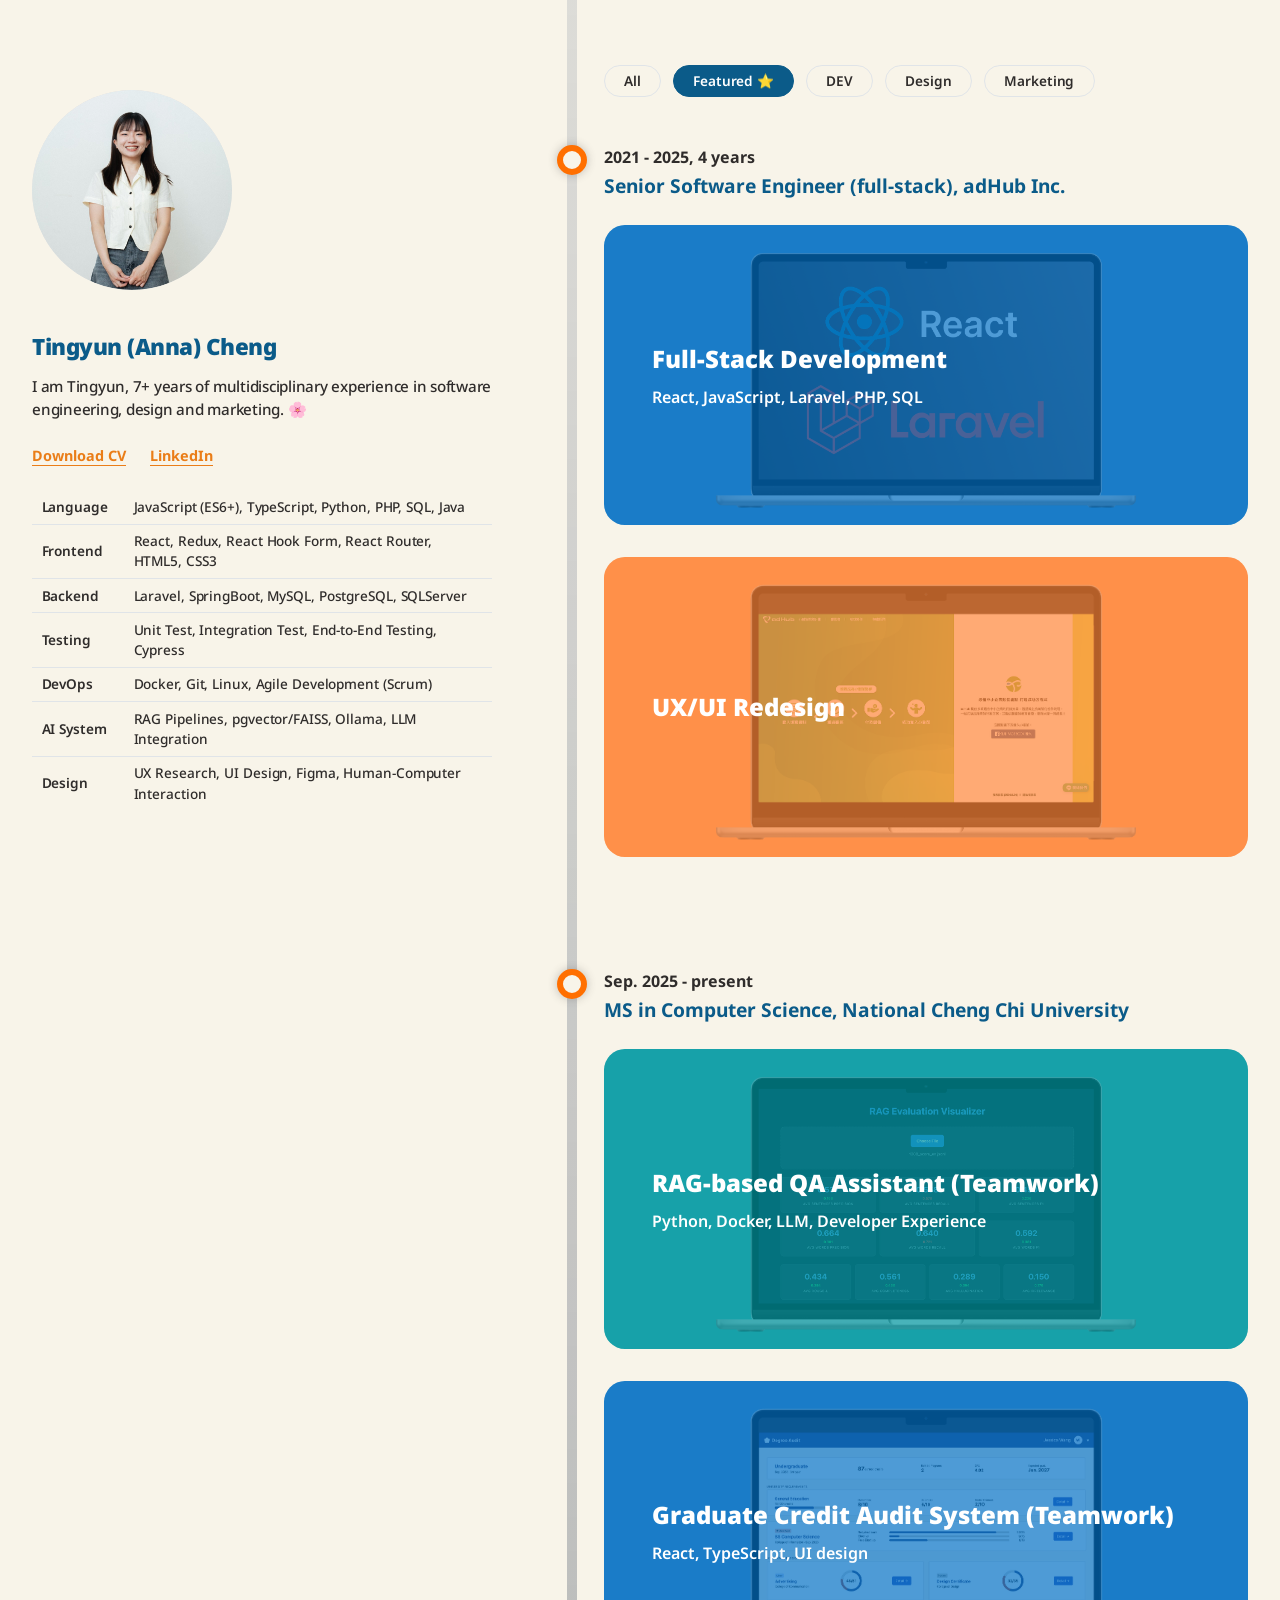
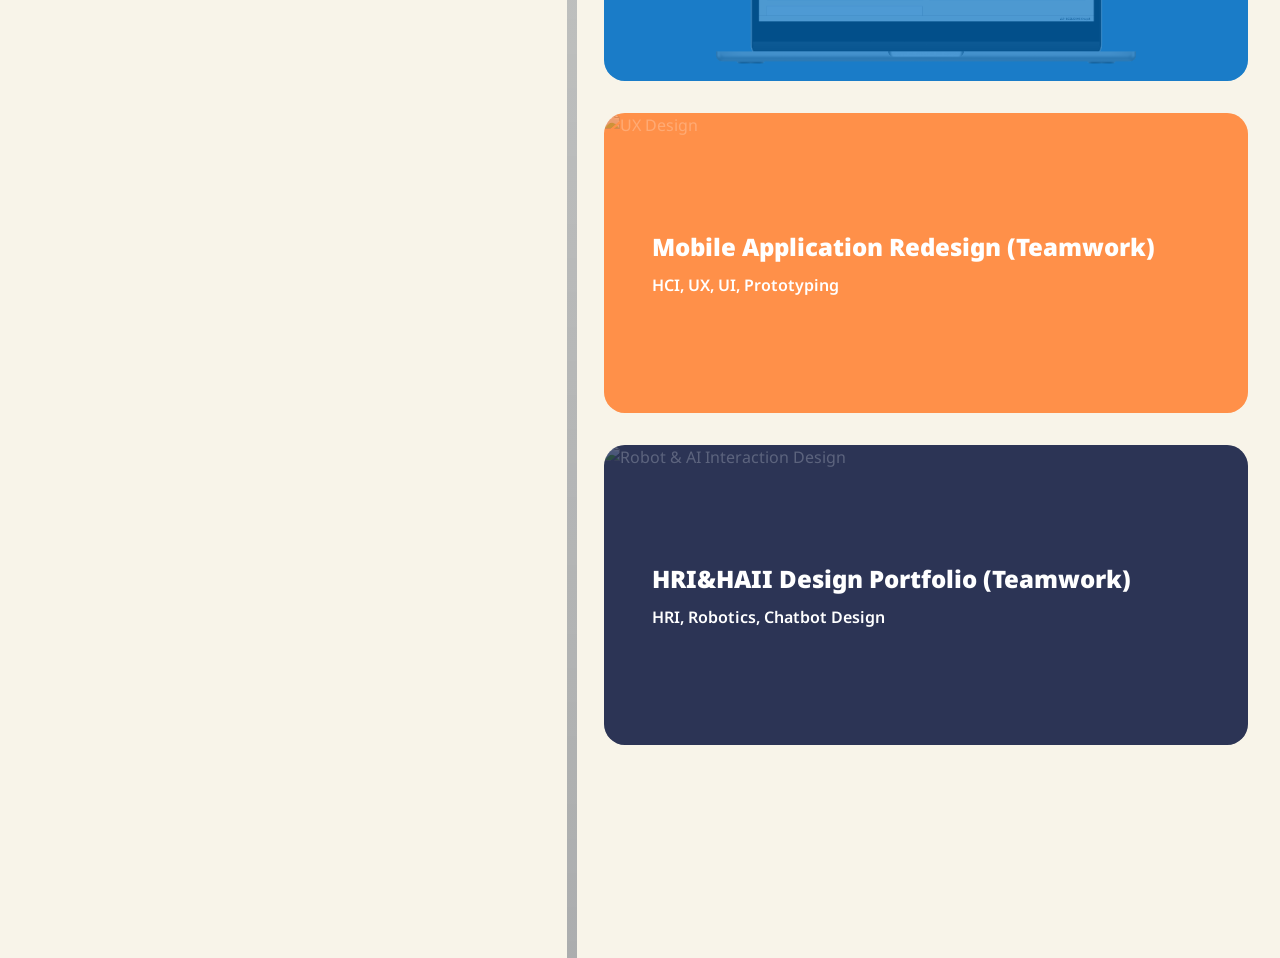
==== index.html @ 689d7cb4 "update new CV & add tab function" ====
<!DOCTYPE html>
<html lang="en">

<head>
    <meta charset="UTF-8">
    <meta name="viewport" content="width=device-width, initial-scale=1.0">
    <title>Tingyun (Anna) Cheng | Product-Minded Software Engineer</title>
    <link rel="preconnect" href="https://fonts.googleapis.com">
    <link rel="preconnect" href="https://fonts.gstatic.com" crossorigin>
    <link href="https://fonts.googleapis.com/css2?family=Noto+Sans:wght@400;500;600;700;900&display=swap"
        rel="stylesheet">
    <link rel="stylesheet" href="css/global.css">
    <link rel="stylesheet" href="css/index.css">
</head>

<body>
    <div class="layout-container">
        <!-- LEFT COLUMN (Fixed layout on desktop) -->
        <aside class="left-column">
            <div class="profile-section">
                <div class="profile-image-wrapper">
                    <img src="assets/images/personal_image.png" alt="Tingyun (Anna) Cheng" class="profile-image">
                </div>
                <div class="bio-text">
                    <h1 class="name-title">Tingyun (Anna) Cheng</h1>
                    <p>I am Tingyun, 7+ years of multidisciplinary experience in software engineering, design and marketing. 🌸</p>
                </div>
                <div class="contact-links">
                    <a href="assets/CV_TingyunCheng.pdf" class="btn-link" target="_blank" download="Tingyun_Cheng_CV.pdf">Download CV</a>
                    <a href="https://www.linkedin.com/in/ting-yun-cheng-anna/" target="_blank" class="btn-link">LinkedIn</a>
                </div>
                <dl class="skills-list">
                    <dt>Language</dt>
                    <dd>JavaScript (ES6+), TypeScript, Python, PHP, SQL, Java</dd>
                    <dt>Frontend</dt>
                    <dd>React, Redux, React Hook Form, React Router, HTML5, CSS3</dd>
                    <dt>Backend</dt>
                    <dd>Laravel, SpringBoot, MySQL, PostgreSQL, SQLServer</dd>
                    <dt>Testing</dt>
                    <dd>Unit Test, Integration Test, End-to-End Testing, Cypress</dd>
                    <dt>DevOps</dt>
                    <dd>Docker, Git, Linux, Agile Development (Scrum)</dd>
                    <dt>AI System</dt>
                    <dd>RAG Pipelines, pgvector/FAISS, Ollama, LLM Integration</dd>
                    <dt>Design</dt>
                    <dd>UX Research, UI Design, Figma, Human-Computer Interaction</dd>
                </dl>
            </div>
        </aside>

        <!-- RIGHT COLUMN (Scrollable on desktop) -->
        <main class="right-column">
            <nav class="filter-nav">
                <button class="filter-btn" data-filter="all">All</button>
                <button class="filter-btn active" data-filter="featured">Featured ⭐️</button>
                <button class="filter-btn" data-filter="dev">DEV</button>
                <button class="filter-btn" data-filter="design">Design</button>
                <button class="filter-btn" data-filter="marketing">Marketing</button>
            </nav>

            <!-- Timeline Item 2 -->
            <section class="timeline-item">
                <div class="timeline-header">
                    <span class="date-stamp">2021 - 2025, 4 years</span>
                    <h3 class="timeline-title">Senior Software Engineer (full-stack), adHub Inc.</h3>
                </div>
                <div class="project-cards">
                    <!-- Project Card -->
                    <a href="projects/engineer.html" class="project-card" data-category="dev featured" style="--card-bg: rgba(3,113,197,0.7);">
                        <div class="card-overlay"></div>
                        <img src="assets/images/engineer_image.png" alt="Full-Stack Development & Architecture" class="card-mockup-image">
                        <h3 class="card-title">Full-Stack Development</h3>
                        <p class="card-description">React, JavaScript, Laravel, PHP, SQL</p>
                    </a>
                    <!-- Project Card -->
                    <a href="projects/uiux.html" class="project-card" data-category="design featured" style="--card-bg: rgba(255,135,57,0.7);">
                        <div class="card-overlay"></div>
                        <img src="assets/images/redesign_image.png" alt="UX/UI Redesign" class="card-mockup-image">
                        <h3 class="card-title">UX/UI Redesign</h3>
                    </a>
                </div>
            </section>

            <!-- Timeline Item 3 -->
            <section class="timeline-item">
                <div class="timeline-header">
                    <span class="date-stamp">2017 - 2021, 4 years</span>
                    <h3 class="timeline-title">Product Marketing Manager, adHub Inc.</h3>
                </div>
                <div class="project-cards">
                    <!-- Project Card -->
                    <a href="projects/dsa.html" class="project-card" data-category="marketing" style="--card-bg: rgba(0, 160, 220, 0.6);">
                        <div class="card-overlay"></div>
                        <img src="assets/images/DSA_image.png" alt="Golden Award for Best Programmatic Buying" class="card-mockup-image">
                        <h3 class="card-title">Golden Award for Best Programmatic Buying</h3>
                    </a>
                    <!-- Project Card -->
                    <a href="projects/marketing.html" class="project-card" data-category="marketing" style="--card-bg: rgba(0, 160, 220, 0.6);">
                        <div class="card-overlay"></div>
                        <img src="assets/images/marketing_image.png" alt="Product Marketing" class="card-mockup-image">
                        <h3 class="card-title">Product Marketing</h3>
                        <p class="card-description">Meta Ads, Google Ads, Google Analytics, Google Tag Manager, MarTech Tools</p>
                    </a>
                </div>
            </section>

            <!-- Timeline Item 1 -->
            <section class="timeline-item">
                <div class="timeline-header">
                    <span class="date-stamp">Sep. 2025 - present</span>
                    <h3 class="timeline-title">MS in Computer Science, National Cheng Chi University</h3>
                </div>

                <div class="project-cards">

                    <!-- Project Card -->
                    <a href="projects/rag-qa.html" class="project-card" data-category="dev featured" style="--card-bg: rgba(0, 153, 163, 0.7);">
                        <div class="card-overlay"></div>
                        <img src="assets/images/rag-project_image.png" alt="RAG-based QA Assistant" class="card-mockup-image">
                        <h3 class="card-title">RAG-based QA Assistant (Teamwork)</h3>
                        <p class="card-description">Python, Docker, LLM, Developer Experience</p>
                    </a>

                    <!-- Project Card -->
                    <a href="projects/credit-audit-system.html" class="project-card" data-category="dev featured" style="--card-bg: rgba(3,113,197,0.7);">
                        <div class="card-overlay"></div>
                        <img src="assets/images/dbms_image.png" alt="Graduate Credit Audit System" class="card-mockup-image">
                        <h3 class="card-title">Graduate Credit Audit System (Teamwork)</h3>
                        <p class="card-description">React, TypeScript, UI design</p>
                    </a>


                    <!-- Project Card -->
                    <a href="projects/ux-design.html" class="project-card" data-category="design featured" style="--card-bg: rgba(255,135,57,0.7);">
                        <div class="card-overlay"></div>
                        <img src="assets/images/ux-design_image.png" alt="UX Design" class="card-mockup-image">
                        <h3 class="card-title">Mobile Application Redesign (Teamwork)</h3>
                        <p class="card-description">HCI, UX, UI, Prototyping</p>
                    </a>

                    <!-- Project Card -->
                    <a href="projects/human-ai.html" class="project-card" data-category="design" style="--card-bg: rgba(216,78,47,0.7);">
                        <div class="card-overlay"></div>
                        <img src="assets/images/human-ai_image.jpg" alt="Human AI Interaction Research" class="card-mockup-image">
                        <h3 class="card-title">Human AI Interaction Research</h3>
                        <p class="card-description">HCI, HRI, HAII, Node.js, JavaScript</p>
                    </a>

                    <!-- Project Card -->
                    <a href="https://tingyun1015.github.io/Robot_Design_Portfolio/index.html" target="_blank" class="project-card" data-category="design featured" style="--card-bg: rgba(23, 33, 70, 0.7);">
                        <div class="card-overlay"></div>
                        <img src="assets/images/robot_design_thumbnail.png" alt="Robot & AI Interaction Design" class="card-mockup-image">
                        <h3 class="card-title">HRI&HAII Design Portfolio (Teamwork)</h3>
                        <p class="card-description">HRI, Robotics, Chatbot Design</p>
                    </a>
                </div>
            </section>

            <!-- Timeline Item 4 -->
            <section class="timeline-item">
                <div class="timeline-header">
                    <span class="date-stamp">2013 - 2017</span>
                    <h3 class="timeline-title">BFA in Design, National Taiwan Normal University</h3>
                </div>
                <!-- Project Card -->
                    <a href="projects/design.html" class="project-card" data-category="design" style="--card-bg: rgba(23, 33, 70, 0.7);">
                        <div class="card-overlay"></div>
                        <img src="assets/images/design_image.png" alt="Senior Project" class="card-mockup-image">
                        <h3 class="card-title">Senior Project</h3>
                    </a>
            </section>

        </main>
    </div>

    <script src="js/main.js"></script>
</body>

</html>
---- css/global.css ----
/* =========================================================================
   ZERO CSS RESET
   ========================================================================= */
* {
    margin: 0;
    padding: 0;
    box-sizing: border-box;
    line-height: 1.5;
}

html,
body {
    width: 100%;
    min-height: 100vh;
}

ul,
ol {
    list-style: none;
}

a {
    text-decoration: none;
    color: inherit;
}

img,
picture,
video,
canvas,
svg {
    display: block;
    max-width: 100%;
}

button,
input,
select,
textarea {
    font: inherit;
}

/* =========================================================================
   CSS VARIABLES & THEMING
   ========================================================================= */
:root {
    /* Colors matches Figma design */
    --bg-color: #f8f4e9;
    --text-primary: #2f2c2b;
    --text-heading: #0b5b89;
    --accent-orange: #ea7d18;

    /* Typography */
    --font-main: 'Noto Sans', sans-serif;
}

/* =========================================================================
   GLOBAL STYLES
   ========================================================================= */
body {
    background-color: var(--bg-color);
    color: var(--text-primary);
    font-family: var(--font-main);
    line-height: normal;
    overflow-x: hidden;
}

h1,
h2,
h3,
h4,
h5,
h6 {
    color: var(--text-heading);
}

.btn-link {
    font-size: 0.9rem;
    font-weight: 700;
    color: var(--accent-orange);
    text-decoration: underline;
    text-underline-offset: 4px;
    transition: color 0.2s ease;
}

.btn-link:hover {
    color: #c96711;
}

.download-cv-floating {
    position: fixed;
    bottom: 40px;
    right: 40px;
    background-color: #2f2c2b;
    color: white;
    border-radius: 45px;
    padding: 15px 30px;
    font-size: 0.9375rem;
    font-weight: 700;
    z-index: 1000;
    transition: background-color 0.2s, transform 0.2s, box-shadow 0.2s;
    box-shadow: 0 4px 12px rgba(0, 0, 0, 0.15);
    text-decoration: none;
}

.download-cv-floating:hover {
    background-color: #1a1818;
    transform: translateY(-4px);
    box-shadow: 0 10px 20px rgba(0, 0, 0, 0.2);
}

@media (max-width: 1023px) {
    .download-cv-floating {
        bottom: 20px;
        right: 20px;
        padding: 12px 24px;
    }
}
---- css/index.css ----
/* =========================================================================
   LAYOUT SYSTEM (Left Fixed, Right Scroll)
   ========================================================================= */
.layout-container {
    display: flex;
    flex-direction: column;
    /* Mobile by default */
    min-height: 100vh;
    padding: 2rem 1.5rem;
    gap: 4rem;
    max-width: 1440px;
    margin: 0 auto;
}

@media (min-width: 1024px) {
    .layout-container {
        flex-direction: row;
        padding: 4rem 2rem;
        gap: 4rem;
    }

    .left-column {
        width: 40%;
        position: sticky;
        top: 4rem;
        height: calc(100vh - 8rem);
        display: flex;
        flex-direction: column;
        justify-content: center;
        overflow-y: auto;
        /* Hide scrollbar for clean look */
        scrollbar-width: none;
        -ms-overflow-style: none;
    }

    .left-column::-webkit-scrollbar {
        display: none;
    }

    .right-column {
        width: 60%;
    }
}

/* =========================================================================
   LEFT COLUMN (Profile & Info)
   ========================================================================= */
.profile-section {
    display: flex;
    flex-direction: column;
    gap: 1.5rem;
}

.profile-image-wrapper {
    width: 200px;
    height: 200px;
    border-radius: 50%;
    margin-bottom: 1rem;
    position: relative;
    background-color: #e0e0e0;
    overflow: hidden;
}

.profile-image {
    width: 100%;
    height: 100%;
    object-fit: cover;
    display: block;
}

.bio-text {
    font-size: 0.95rem;
    font-weight: 500;
    color: var(--text-primary);
    letter-spacing: -0.24px;
    display: flex;
    flex-direction: column;
    gap: 0.5rem;
    max-width: 460px;
    line-height: 1.5;
}

.name-title {
    font-size: 1.4rem;
    font-weight: 900;
    letter-spacing: -0.48px;
    margin-bottom: 0.25rem;
}

.bio-tag {
    font-size: 0.9rem;
    font-weight: 600;
    color: var(--text-primary);
    letter-spacing: -0.24px;
}

.skills-list {
    display: grid;
    grid-template-columns: 1fr 4fr;
    gap: 0;
    align-items: stretch;
    font-size: 0.85rem;
    letter-spacing: -0.1px;
    color: var(--text-primary);
    font-weight: 500;
    margin: 0;
    /* border: 1px solid #e0e4e8; */
    overflow: hidden;
}

.skills-list dt,
.skills-list dd {
    padding: 0.4rem 0.6rem;
    margin: 0;
    display: flex;
    align-items: center;
    border-bottom: 1px solid #e0e4e8;
}

.skills-list dt:nth-last-of-type(1),
.skills-list dd:nth-last-of-type(1) {
    border-bottom: none;
}

.skills-list dt {
    font-weight: 600;
    /* background-color: #f8f9fa; */
    /* border-right: 1px solid #e0e4e8; */
}

.skills-list strong {
    font-weight: 700;
    color: var(--text-heading);
}

.contact-links {
    display: flex;
    gap: 1.5rem;
}

/* =========================================================================
   RIGHT COLUMN (Timeline & Projects)
   ========================================================================= */
.right-column {
    position: relative;
    padding-bottom: 1px;
    padding-top: 1px;
}

/* Filter Navigation */
.filter-nav {
    display: flex;
    flex-wrap: wrap;
    gap: 0.75rem;
    margin-bottom: 3rem;
}

.filter-btn {
    padding: 0.3rem 1.2rem;
    border-radius: 100px;
    border: 1.5px solid #e0e4e8;
    background-color: var(--bg-color);
    font-size: 0.85rem;
    font-weight: 600;
    color: var(--text-primary);
    cursor: pointer;
    transition: all 0.3s cubic-bezier(0.4, 0, 0.2, 1);
    letter-spacing: -0.1px;
}

.filter-btn:hover {
    background-color: #f8f9fa;
    border-color: #c0c4c8;
    transform: translateY(-2px);
    box-shadow: 0 4px 12px rgba(0, 0, 0, 0.05);
}

.filter-btn.active {
    background-color: var(--text-heading);
    color: white;
    border-color: var(--text-heading);
}

/* Visibility State */
.project-card.hidden {
    display: none;
    opacity: 0;
    transform: translateY(20px);
    transition: none;
                
}

.timeline-item.hidden {
    display: none;
}

.timeline-item, .project-card {
    opacity: 0;
    transform: translateY(20px);
}

.timeline-item.visible, .project-card.visible {
    opacity: 1 !important;
    transform: translateY(0) !important;
    transition: opacity 0.8s cubic-bezier(0.16, 0.8, 0.7, 1), 
                transform 0.8s cubic-bezier(0.16, 0.8, 0.7, 1);
}

.timeline-item {
    position: relative;
    margin-bottom: 3rem;
}

@media (min-width: 1024px) {
    .right-column {
        padding-left: 3rem; 
    }

    .right-column::before {
        content: '';
        position: absolute;
        top: -100px;
        bottom: -100px;
        left: 1rem;
        transform: translateX(-50%);
        width: 10px;
        background: linear-gradient(to bottom, rgba(193, 196, 199, 0.5), rgba(152, 155, 159, 0.8));
        z-index: 0;
    }

    .timeline-item::before {
        content: '';
        position: absolute;
        left: -2rem;
        transform: translateX(-50%);
        box-sizing: border-box;
        width: 30px;
        height: 30px;
        background-color: #f8f4e9;
        border: 6px solid rgb(255, 111, 0);
        border-radius: 50%;
        z-index: 2;
        box-shadow: 0 0px 10px rgba(62, 60, 58, 0.3);
    }

    .timeline-item {
        margin-bottom: 7rem;
    }

    .timeline-item:last-child {
        margin-bottom: 0rem;
    }
}

.timeline-header {
    margin-bottom: 1.5rem;
}

.date-stamp {
    display: block;
    font-size: 1rem;
    font-weight: 700;
    color: var(--text-primary);
    margin-bottom: 0.2rem;
}

.timeline-title {
    font-size: 1.2rem;
    font-weight: 700;
    color: var(--text-heading);
}

.project-cards {
    display: flex;
    flex-direction: column;
    gap: 2rem;
}

.project-card {
    position: relative;
    display: flex;
    flex-direction: column;
    justify-content: center;
    background-color: var(--card-bg, #ccc);
    border-radius: 21px;
    padding: 3rem;
    height: 300px;
    overflow: hidden;
    color: white;
    transition: transform 0.3s ease, box-shadow 0.3s ease;
    text-decoration: none;
}

.project-card:hover {
    transform: translateY(-8px);
    box-shadow: 0 20px 40px rgba(0, 0, 0, 0.1);
}

.card-title {
    font-size: 1.5rem;
    font-weight: 900;
    z-index: 2;
    color: white;
}

.card-description {
    font-size: 1rem;
    font-weight: 600;
    z-index: 2;
    color: white;
    margin-top: 0.5rem;
}

.card-image-placeholder {
    position: absolute;
    bottom: -15%;
    right: 5%;
    width: 60%;
    height: 80%;
    background-color: rgba(0, 0, 0, 0.2);
    /* Just a placeholder mockup shape */
    border-radius: 12px;
    transform: rotate(-2deg);
    z-index: 1;
}

.card-mockup-image {
    position: absolute;
    top: 0;
    left: 0;
    width: 100%;
    height: 100%;
    object-fit: cover;
    z-index: 0;
    border-radius: 21px;
}

.card-overlay {
    position: absolute;
    inset: 0;
    background-color: var(--card-bg);
    z-index: 1;
    border-radius: 21px;
    pointer-events: none;
    transition: background-color 0.3s ease, opacity 0.3s ease;
}

.project-card:hover .card-overlay {
    background-image: linear-gradient(rgba(255, 255, 255, 0.1), rgba(255, 255, 255, 0.1));
}

.description-list {
    padding: 0 1rem;
    font-weight: 500;
    letter-spacing: -0.24px;
    color: var(--text-primary);
    line-height: 1.4;
}

/* =========================================================================
   ULTRA-WIDE (2K / 2560px Optimization)
   ========================================================================= */
@media (min-width: 1920px) {
    html {
        font-size: 18px;
    }

    .layout-container {
        max-width: 1800px;
    }
}
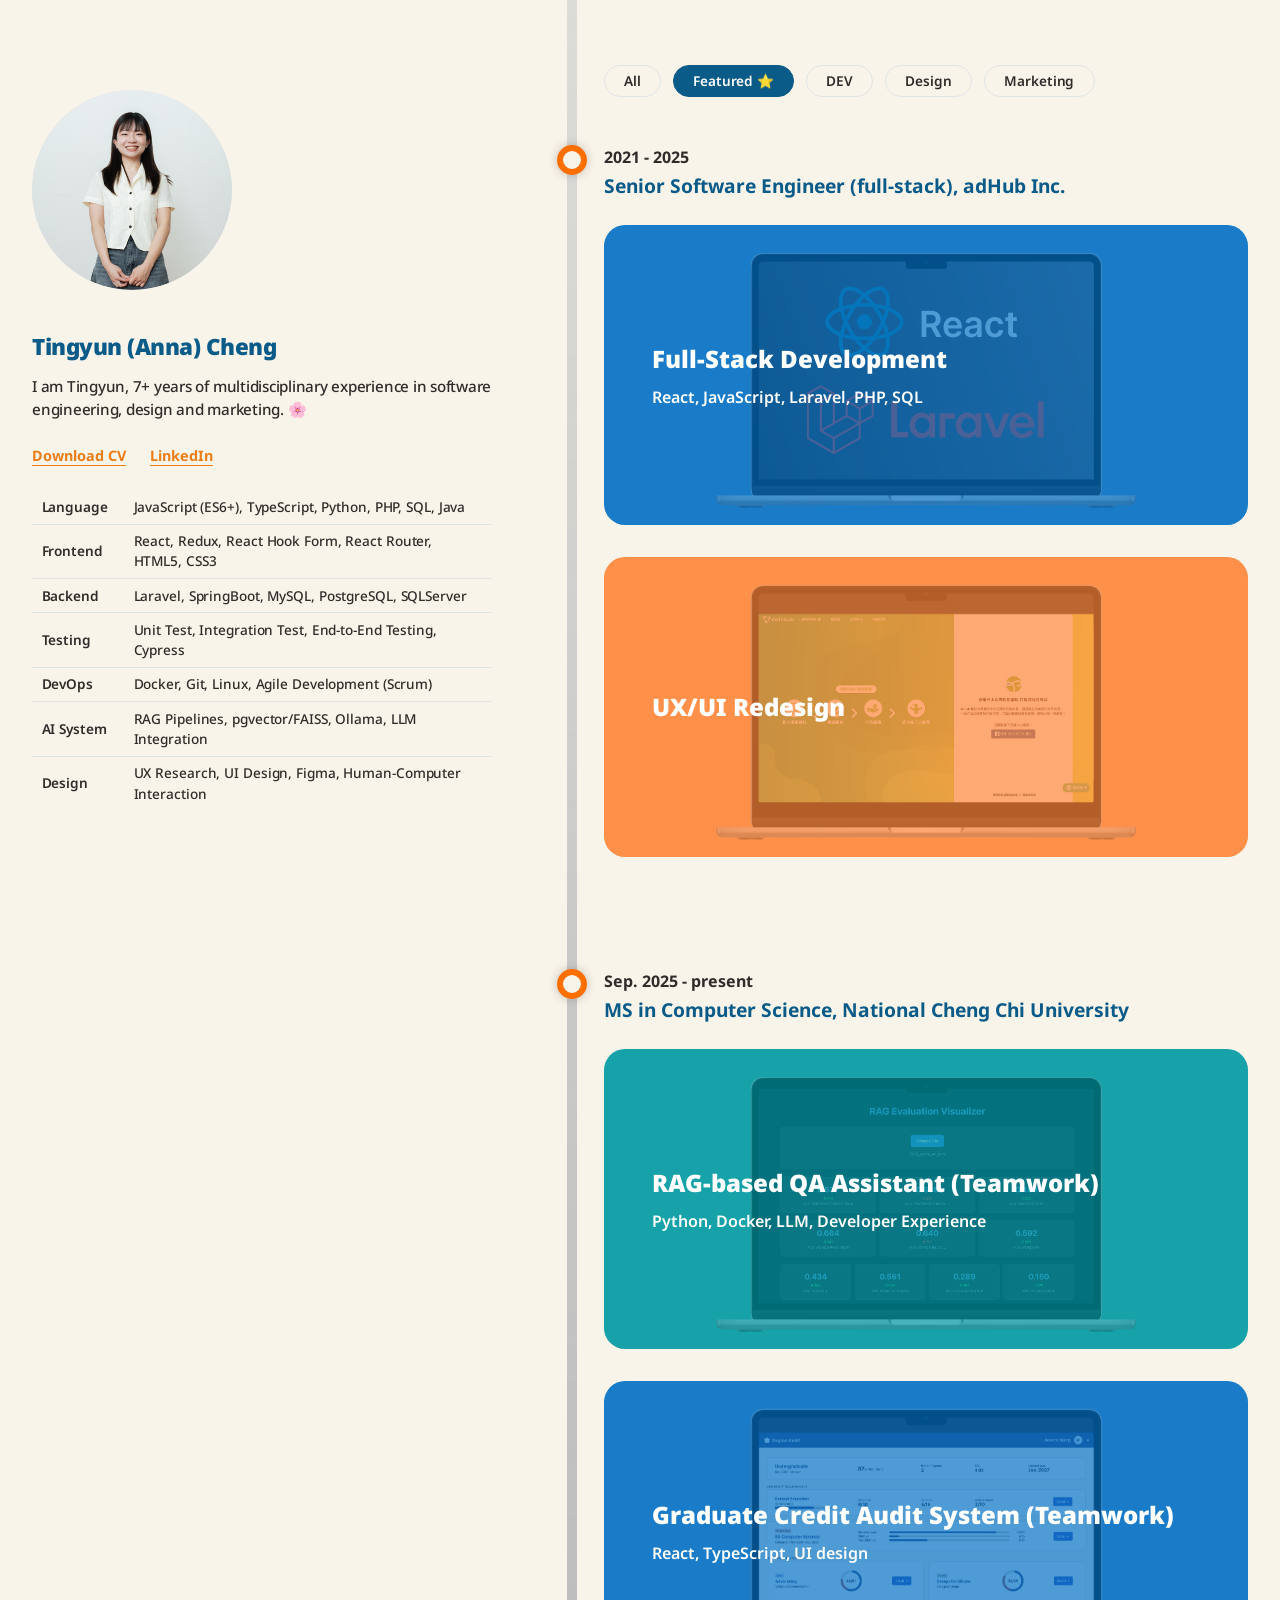
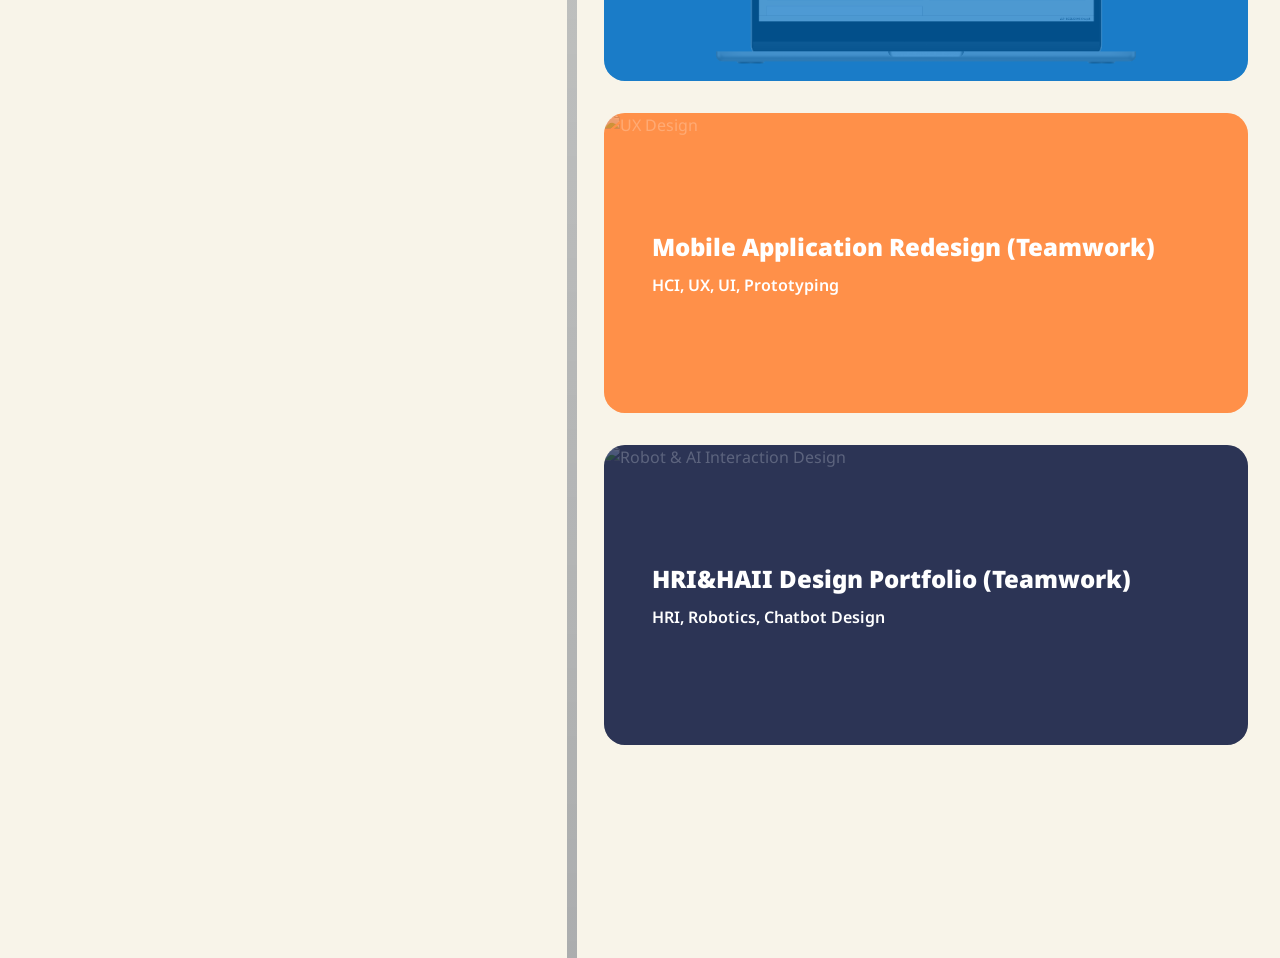
==== commit e901303b: "add meta description" ====
--- a/index.html
+++ b/index.html
@@ -5,6 +5,13 @@
     <meta charset="UTF-8">
     <meta name="viewport" content="width=device-width, initial-scale=1.0">
     <title>Tingyun (Anna) Cheng | Product-Minded Software Engineer</title>
+    <meta name="description" content="Portfolio of Tingyun (Anna) Cheng — a product-minded software engineer with 7+ years across full-stack development, UX/UI design, and product marketing.">
+    <meta property="og:type" content="website">
+    <meta property="og:title" content="Tingyun (Anna) Cheng | Product-Minded Software Engineer">
+    <meta property="og:description" content="Portfolio of Tingyun (Anna) Cheng — a product-minded software engineer with 7+ years across full-stack development, UX/UI design, and product marketing.">
+    <meta property="og:image" content="https://tingyun1015.github.io/portfolio/assets/images/personal_image.png">
+    <meta property="og:url" content="https://tingyun1015.github.io/portfolio/index.html">
+    <link rel="icon" type="image/png" href="assets/images/personal_image.png">
     <link rel="preconnect" href="https://fonts.googleapis.com">
     <link rel="preconnect" href="https://fonts.gstatic.com" crossorigin>
     <link href="https://fonts.googleapis.com/css2?family=Noto+Sans:wght@400;500;600;700;900&display=swap"
@@ -61,7 +68,7 @@
             <!-- Timeline Item 2 -->
             <section class="timeline-item">
                 <div class="timeline-header">
-                    <span class="date-stamp">2021 - 2025, 4 years</span>
+                    <span class="date-stamp">2021 - 2025</span>
                     <h3 class="timeline-title">Senior Software Engineer (full-stack), adHub Inc.</h3>
                 </div>
                 <div class="project-cards">
@@ -84,7 +91,7 @@
             <!-- Timeline Item 3 -->
             <section class="timeline-item">
                 <div class="timeline-header">
-                    <span class="date-stamp">2017 - 2021, 4 years</span>
+                    <span class="date-stamp">2017 - 2021</span>
                     <h3 class="timeline-title">Product Marketing Manager, adHub Inc.</h3>
                 </div>
                 <div class="project-cards">
@@ -100,6 +107,13 @@
                         <img src="assets/images/marketing_image.png" alt="Product Marketing" class="card-mockup-image">
                         <h3 class="card-title">Product Marketing</h3>
                         <p class="card-description">Meta Ads, Google Ads, Google Analytics, Google Tag Manager, MarTech Tools</p>
+                    </a>
+                    <!-- Project Card -->
+                    <a href="projects/animation.html" class="project-card" data-category="design marketing" style="--card-bg: rgba(0, 160, 220, 0.6);">
+                        <div class="card-overlay"></div>
+                        <img src="assets/images/animation_image.png" alt="Motion & Promotional Animation" class="card-mockup-image">
+                        <h3 class="card-title">Motion & Promotional Animation</h3>
+                        <p class="card-description">Storylining, visual design & motion graphics</p>
                     </a>
                 </div>
             </section>
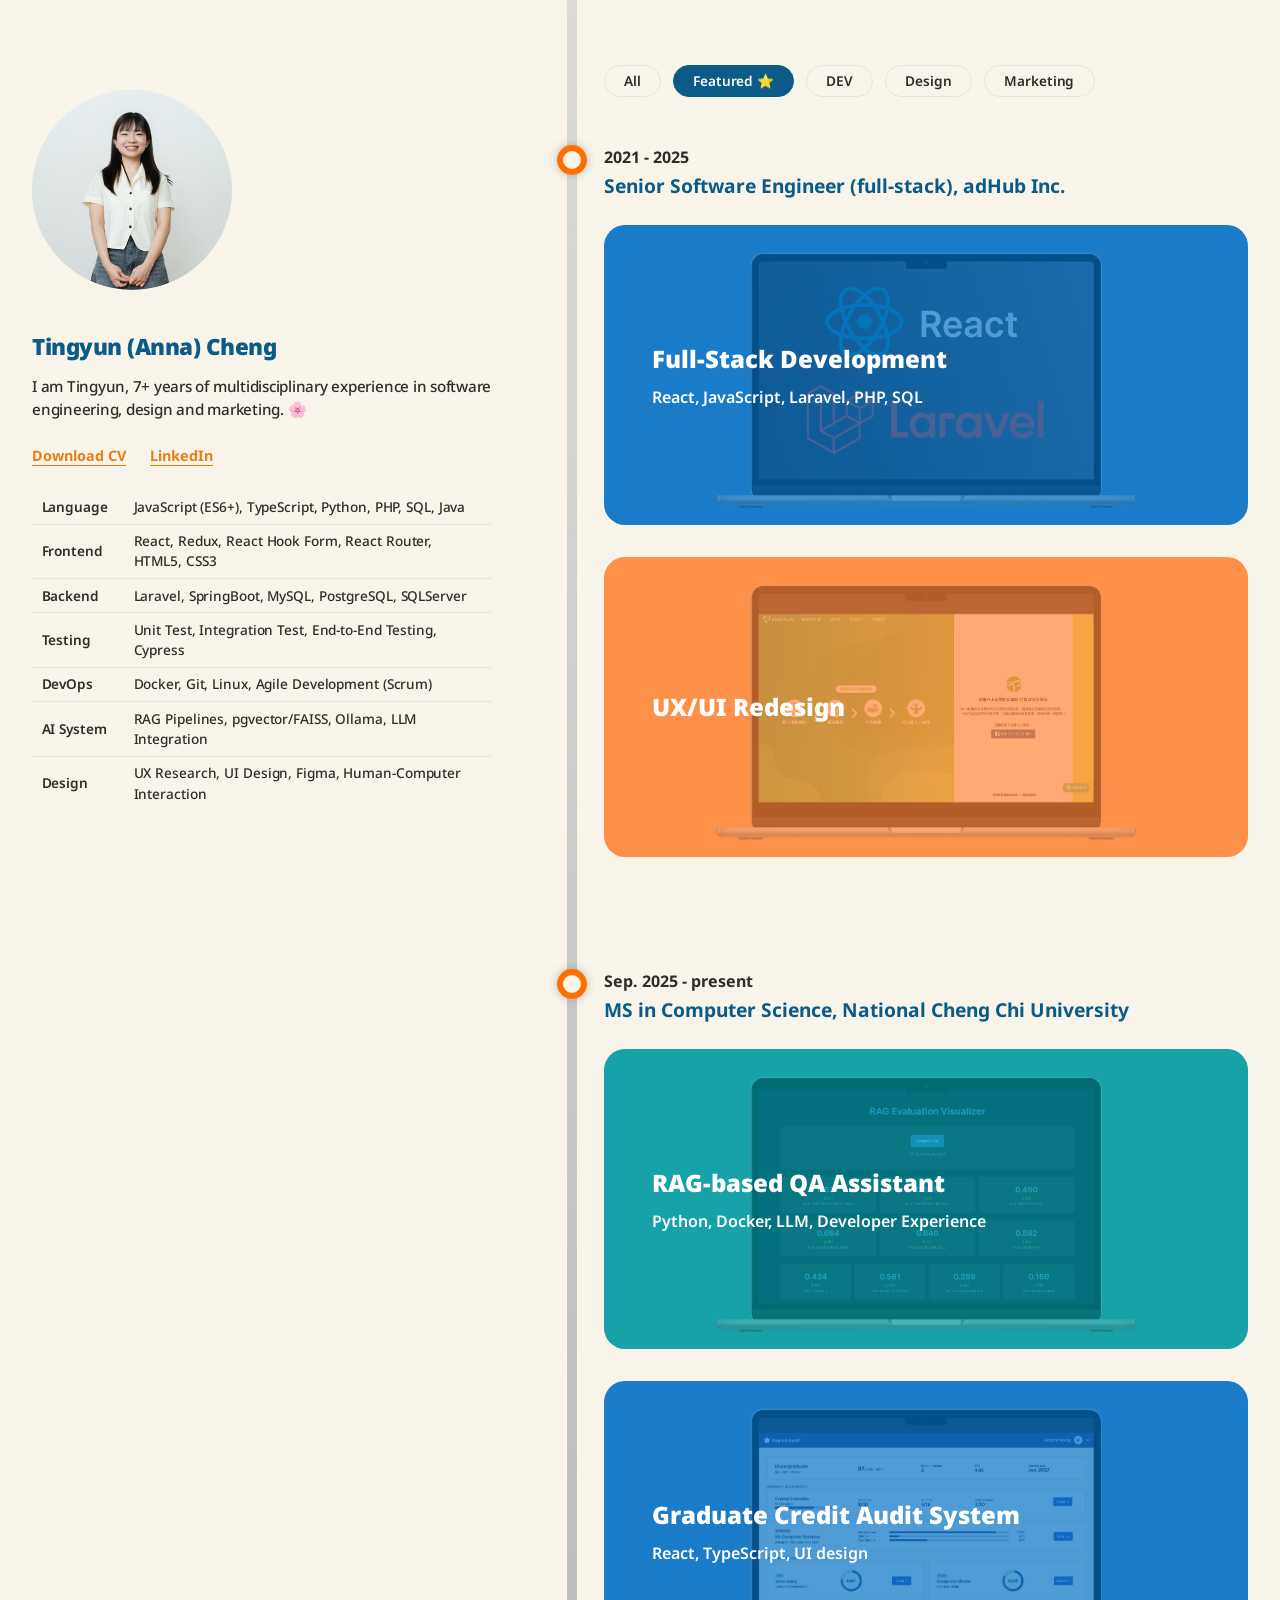
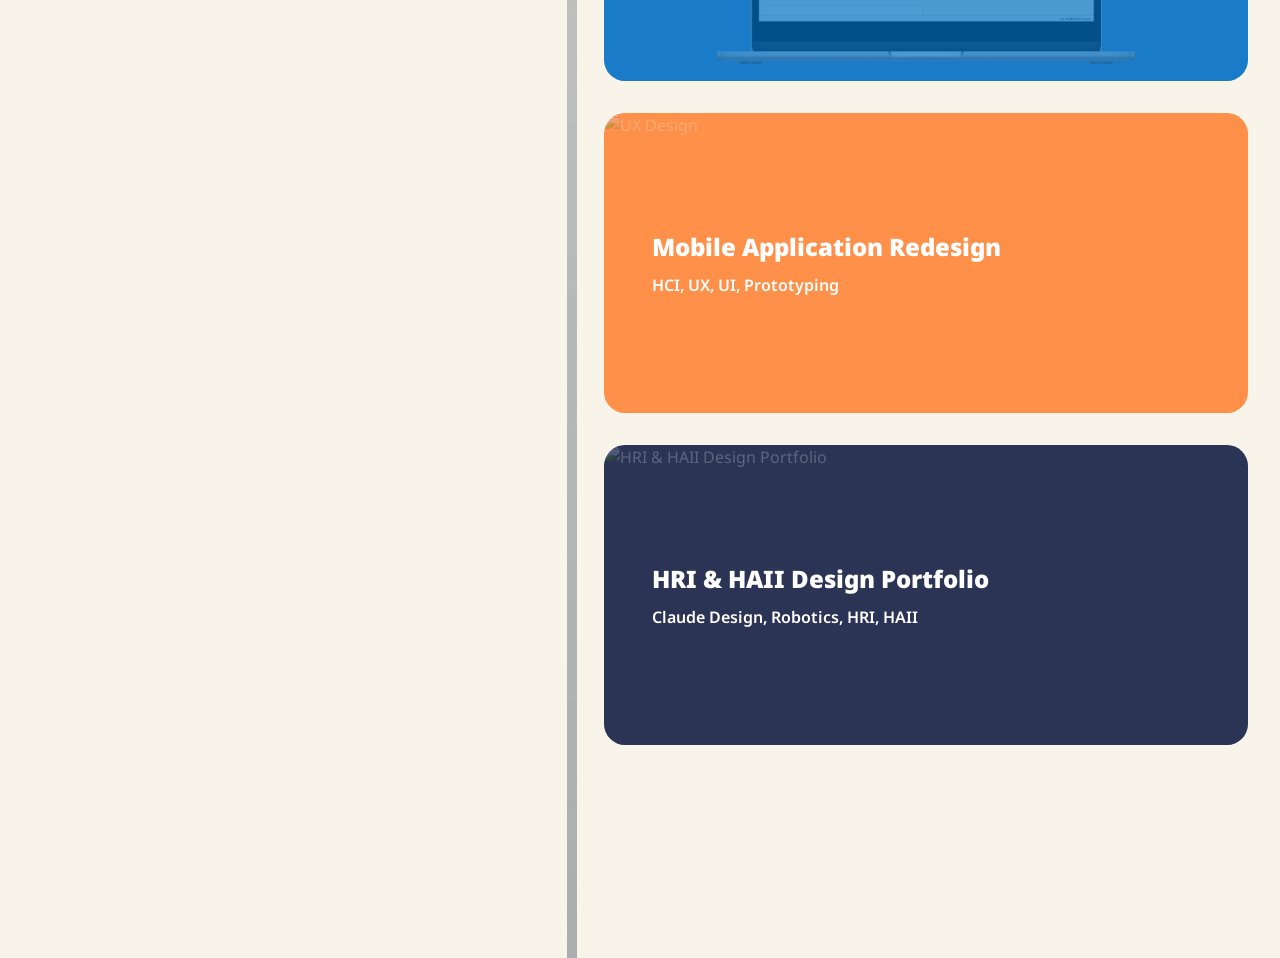
==== commit c8e49fc1: "add robot design project details" ====
--- a/index.html
+++ b/index.html
@@ -131,7 +131,7 @@
                     <a href="projects/rag-qa.html" class="project-card" data-category="dev featured" style="--card-bg: rgba(0, 153, 163, 0.7);">
                         <div class="card-overlay"></div>
                         <img src="assets/images/rag-project_image.png" alt="RAG-based QA Assistant" class="card-mockup-image">
-                        <h3 class="card-title">RAG-based QA Assistant (Teamwork)</h3>
+                        <h3 class="card-title">RAG-based QA Assistant</h3>
                         <p class="card-description">Python, Docker, LLM, Developer Experience</p>
                     </a>
 
@@ -139,7 +139,7 @@
                     <a href="projects/credit-audit-system.html" class="project-card" data-category="dev featured" style="--card-bg: rgba(3,113,197,0.7);">
                         <div class="card-overlay"></div>
                         <img src="assets/images/dbms_image.png" alt="Graduate Credit Audit System" class="card-mockup-image">
-                        <h3 class="card-title">Graduate Credit Audit System (Teamwork)</h3>
+                        <h3 class="card-title">Graduate Credit Audit System</h3>
                         <p class="card-description">React, TypeScript, UI design</p>
                     </a>
 
@@ -148,7 +148,7 @@
                     <a href="projects/ux-design.html" class="project-card" data-category="design featured" style="--card-bg: rgba(255,135,57,0.7);">
                         <div class="card-overlay"></div>
                         <img src="assets/images/ux-design_image.png" alt="UX Design" class="card-mockup-image">
-                        <h3 class="card-title">Mobile Application Redesign (Teamwork)</h3>
+                        <h3 class="card-title">Mobile Application Redesign</h3>
                         <p class="card-description">HCI, UX, UI, Prototyping</p>
                     </a>
 
@@ -161,11 +161,11 @@
                     </a>
 
                     <!-- Project Card -->
-                    <a href="https://tingyun1015.github.io/Robot_Design_Portfolio/index.html" target="_blank" class="project-card" data-category="design featured" style="--card-bg: rgba(23, 33, 70, 0.7);">
+                    <a href="projects/robot-design-portfolio.html" class="project-card" data-category="design featured" style="--card-bg: rgba(23, 33, 70, 0.7);">
                         <div class="card-overlay"></div>
-                        <img src="assets/images/robot_design_thumbnail.png" alt="Robot & AI Interaction Design" class="card-mockup-image">
-                        <h3 class="card-title">HRI&HAII Design Portfolio (Teamwork)</h3>
-                        <p class="card-description">HRI, Robotics, Chatbot Design</p>
+                        <img src="assets/images/robot_design_thumbnail.png" alt="HRI &amp; HAII Design Portfolio" class="card-mockup-image">
+                        <h3 class="card-title">HRI &amp; HAII Design Portfolio</h3>
+                        <p class="card-description">Claude Design, Robotics, HRI, HAII</p>
                     </a>
                 </div>
             </section>
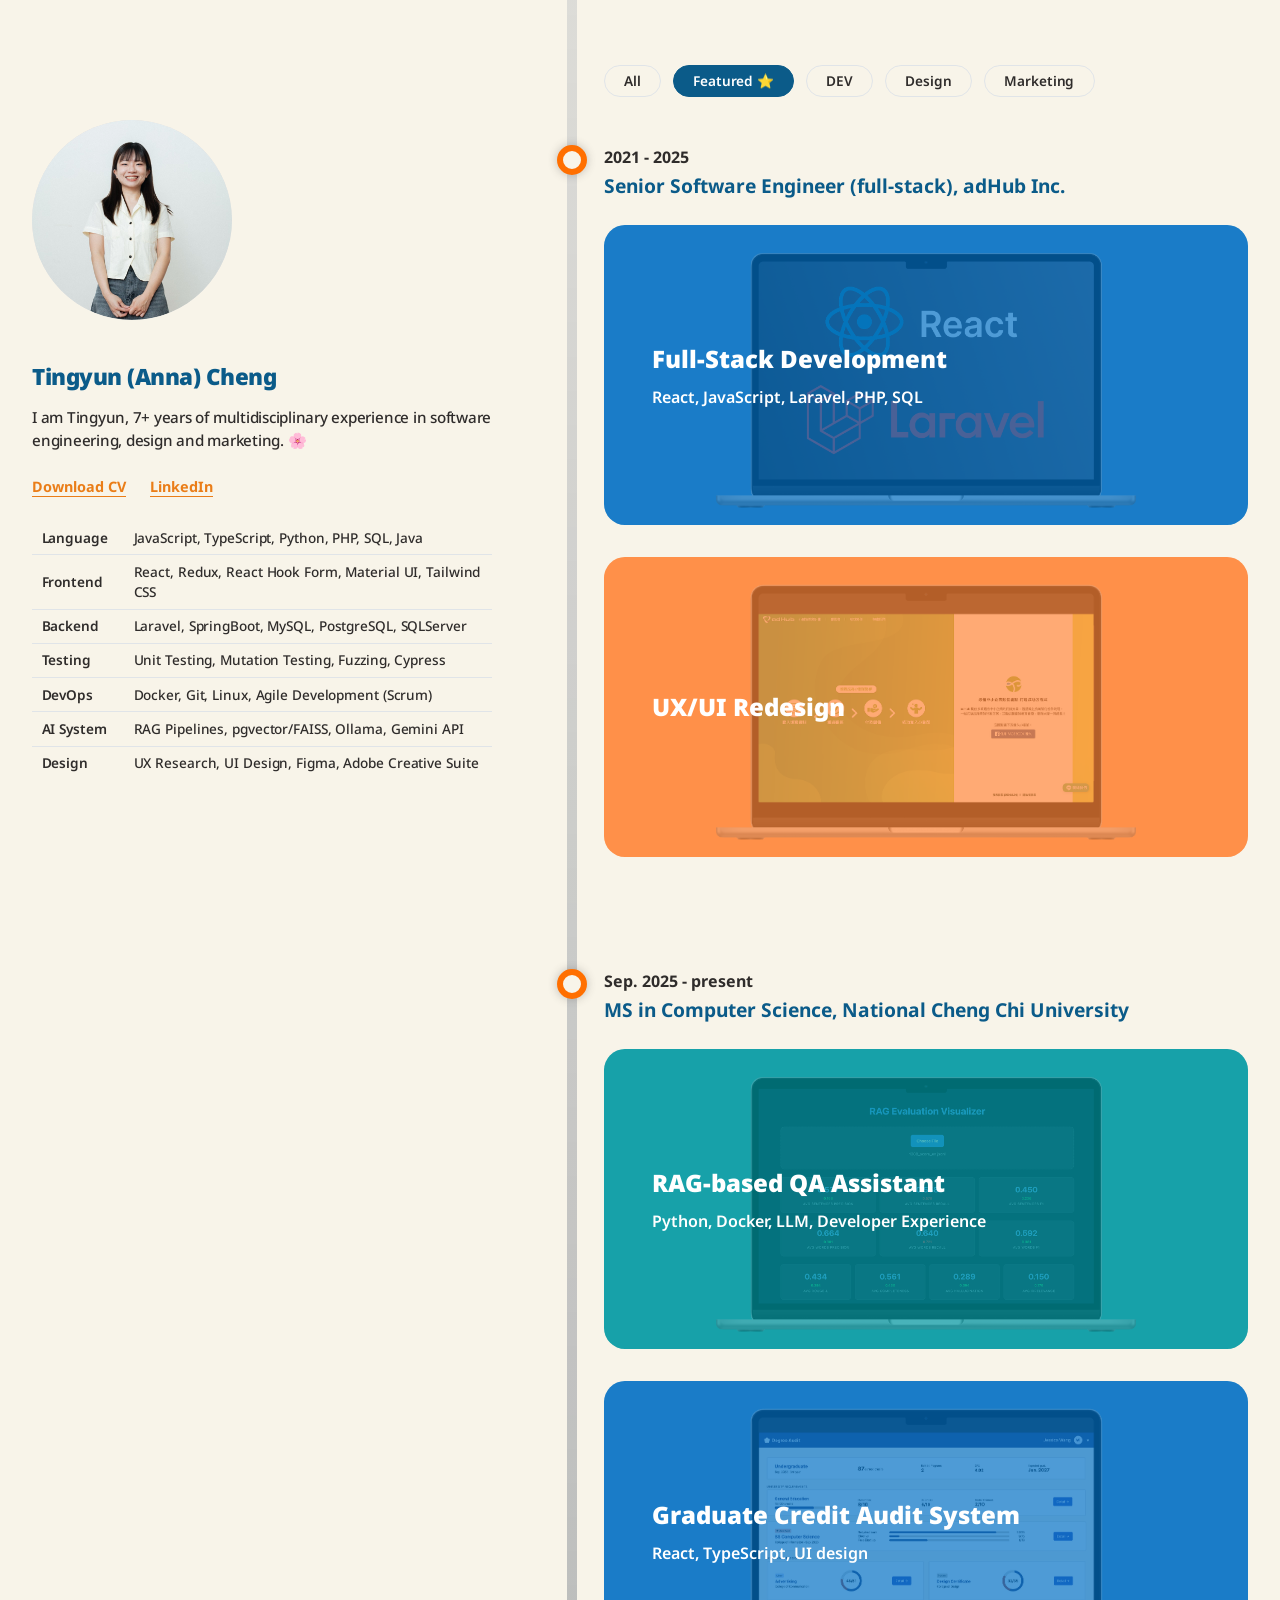
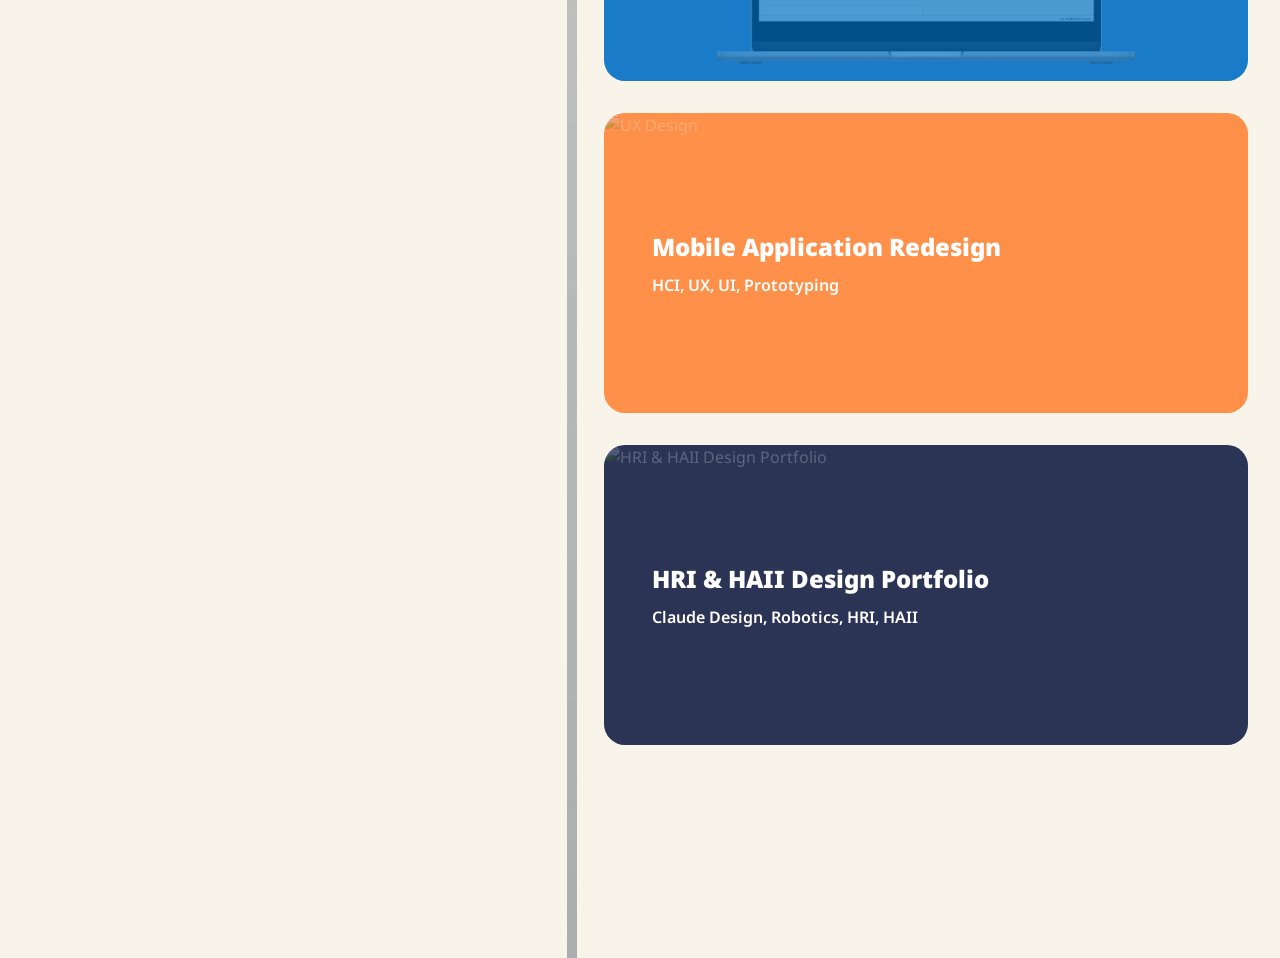
==== commit c889ca4c: "modify skills" ====
--- a/index.html
+++ b/index.html
@@ -38,19 +38,19 @@
                 </div>
                 <dl class="skills-list">
                     <dt>Language</dt>
-                    <dd>JavaScript (ES6+), TypeScript, Python, PHP, SQL, Java</dd>
+                    <dd>JavaScript, TypeScript, Python, PHP, SQL, Java</dd>
                     <dt>Frontend</dt>
-                    <dd>React, Redux, React Hook Form, React Router, HTML5, CSS3</dd>
+                    <dd>React, Redux, React Hook Form, Material UI, Tailwind CSS</dd>
                     <dt>Backend</dt>
                     <dd>Laravel, SpringBoot, MySQL, PostgreSQL, SQLServer</dd>
                     <dt>Testing</dt>
-                    <dd>Unit Test, Integration Test, End-to-End Testing, Cypress</dd>
+                    <dd>Unit Testing, Mutation Testing, Fuzzing, Cypress</dd>
                     <dt>DevOps</dt>
                     <dd>Docker, Git, Linux, Agile Development (Scrum)</dd>
                     <dt>AI System</dt>
-                    <dd>RAG Pipelines, pgvector/FAISS, Ollama, LLM Integration</dd>
+                    <dd>RAG Pipelines, pgvector/FAISS, Ollama, Gemini API</dd>
                     <dt>Design</dt>
-                    <dd>UX Research, UI Design, Figma, Human-Computer Interaction</dd>
+                    <dd>UX Research, UI Design, Figma, Adobe Creative Suite</dd>
                 </dl>
             </div>
         </aside>
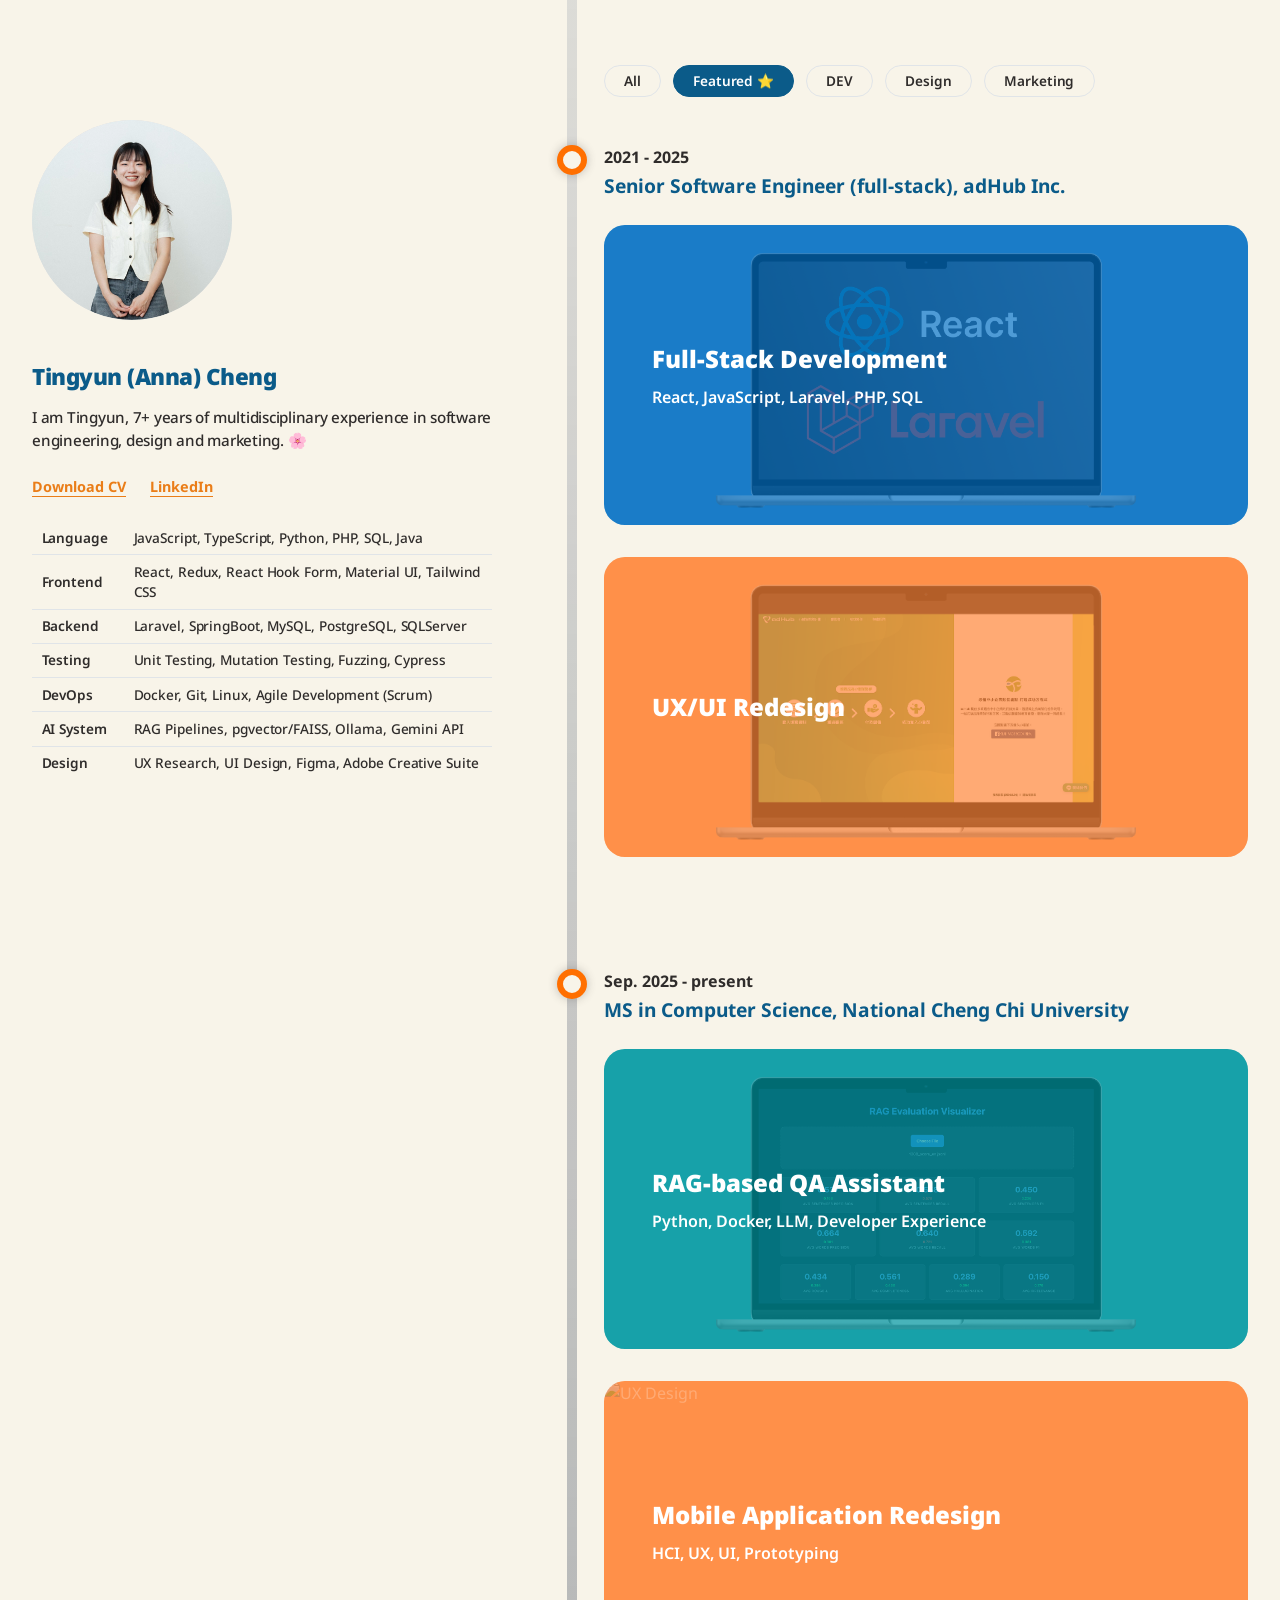
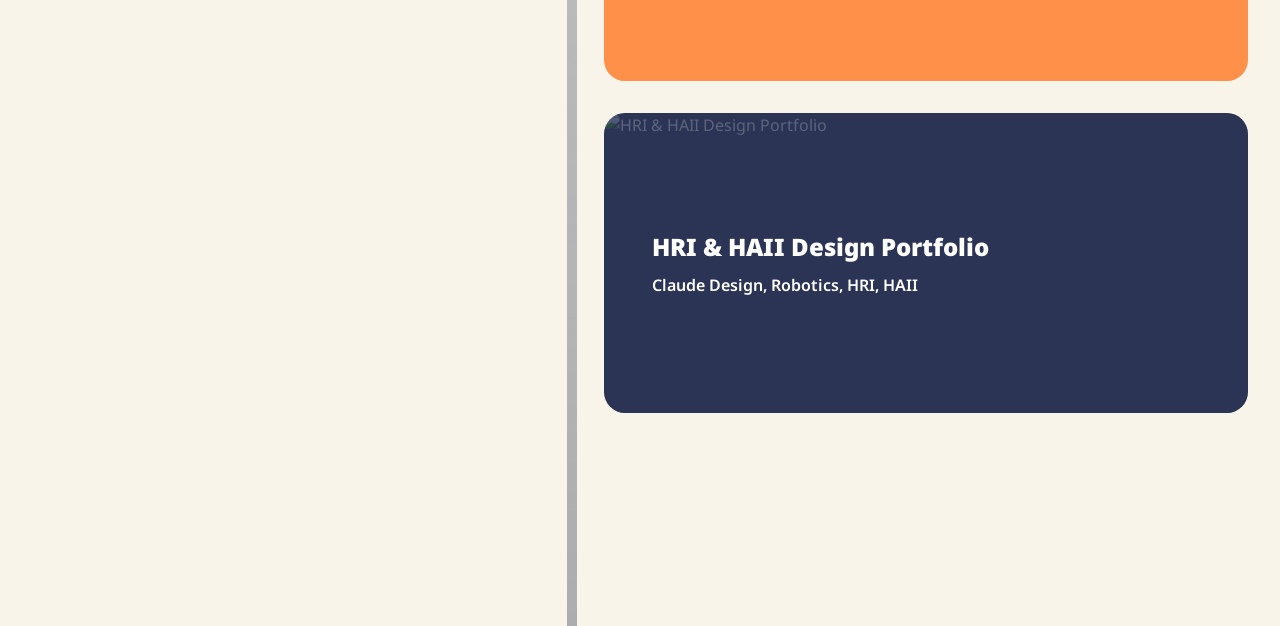
==== commit 718785d9: "update cv" ====
--- a/index.html
+++ b/index.html
@@ -136,7 +136,7 @@
                     </a>
 
                     <!-- Project Card -->
-                    <a href="projects/credit-audit-system.html" class="project-card" data-category="dev featured" style="--card-bg: rgba(3,113,197,0.7);">
+                    <a href="projects/credit-audit-system.html" class="project-card" data-category="dev" style="--card-bg: rgba(3,113,197,0.7);">
                         <div class="card-overlay"></div>
                         <img src="assets/images/dbms_image.png" alt="Graduate Credit Audit System" class="card-mockup-image">
                         <h3 class="card-title">Graduate Credit Audit System</h3>
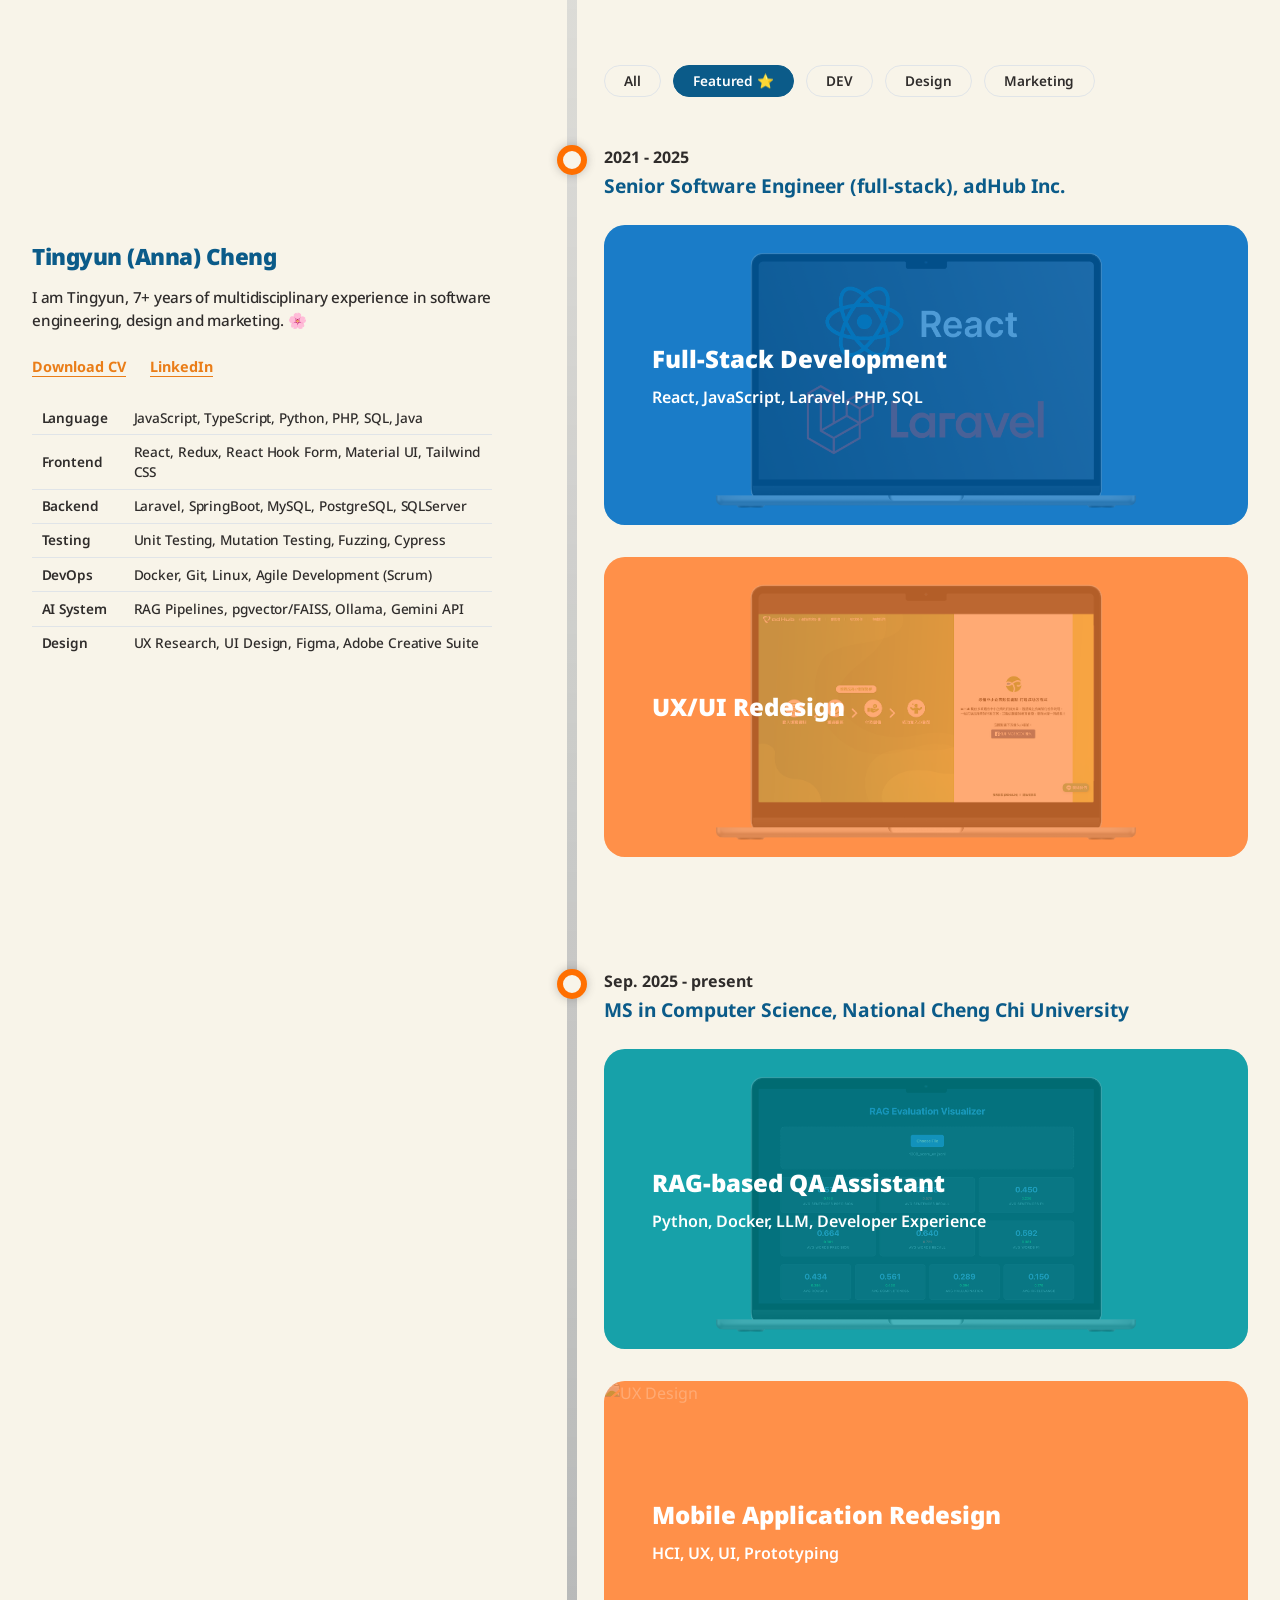
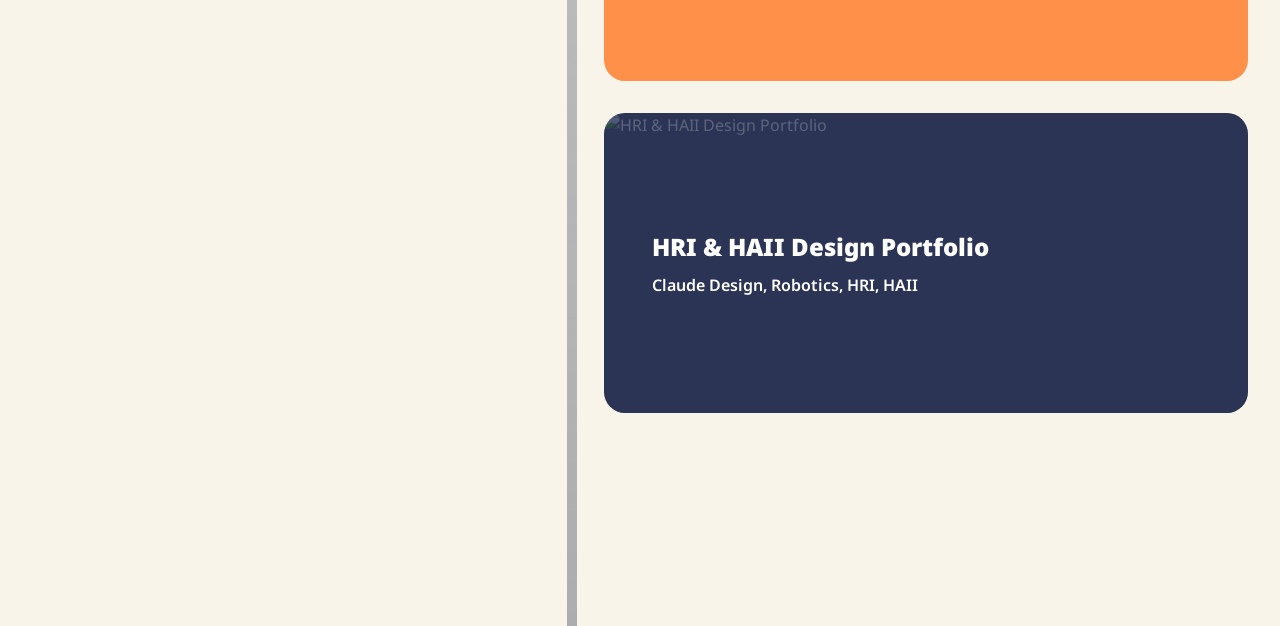
==== commit 39e16991: "remove image" ====
--- a/index.html
+++ b/index.html
@@ -11,7 +11,7 @@
     <meta property="og:description" content="Portfolio of Tingyun (Anna) Cheng — a product-minded software engineer with 7+ years across full-stack development, UX/UI design, and product marketing.">
     <meta property="og:image" content="https://tingyun1015.github.io/portfolio/assets/images/personal_image.png">
     <meta property="og:url" content="https://tingyun1015.github.io/portfolio/index.html">
-    <link rel="icon" type="image/png" href="assets/images/personal_image.png">
+    <!-- <link rel="icon" type="image/png" href="assets/images/personal_image.png"> -->
     <link rel="preconnect" href="https://fonts.googleapis.com">
     <link rel="preconnect" href="https://fonts.gstatic.com" crossorigin>
     <link href="https://fonts.googleapis.com/css2?family=Noto+Sans:wght@400;500;600;700;900&display=swap"
@@ -25,9 +25,9 @@
         <!-- LEFT COLUMN (Fixed layout on desktop) -->
         <aside class="left-column">
             <div class="profile-section">
-                <div class="profile-image-wrapper">
+                <!-- <div class="profile-image-wrapper">
                     <img src="assets/images/personal_image.png" alt="Tingyun (Anna) Cheng" class="profile-image">
-                </div>
+                </div> -->
                 <div class="bio-text">
                     <h1 class="name-title">Tingyun (Anna) Cheng</h1>
                     <p>I am Tingyun, 7+ years of multidisciplinary experience in software engineering, design and marketing. 🌸</p>
